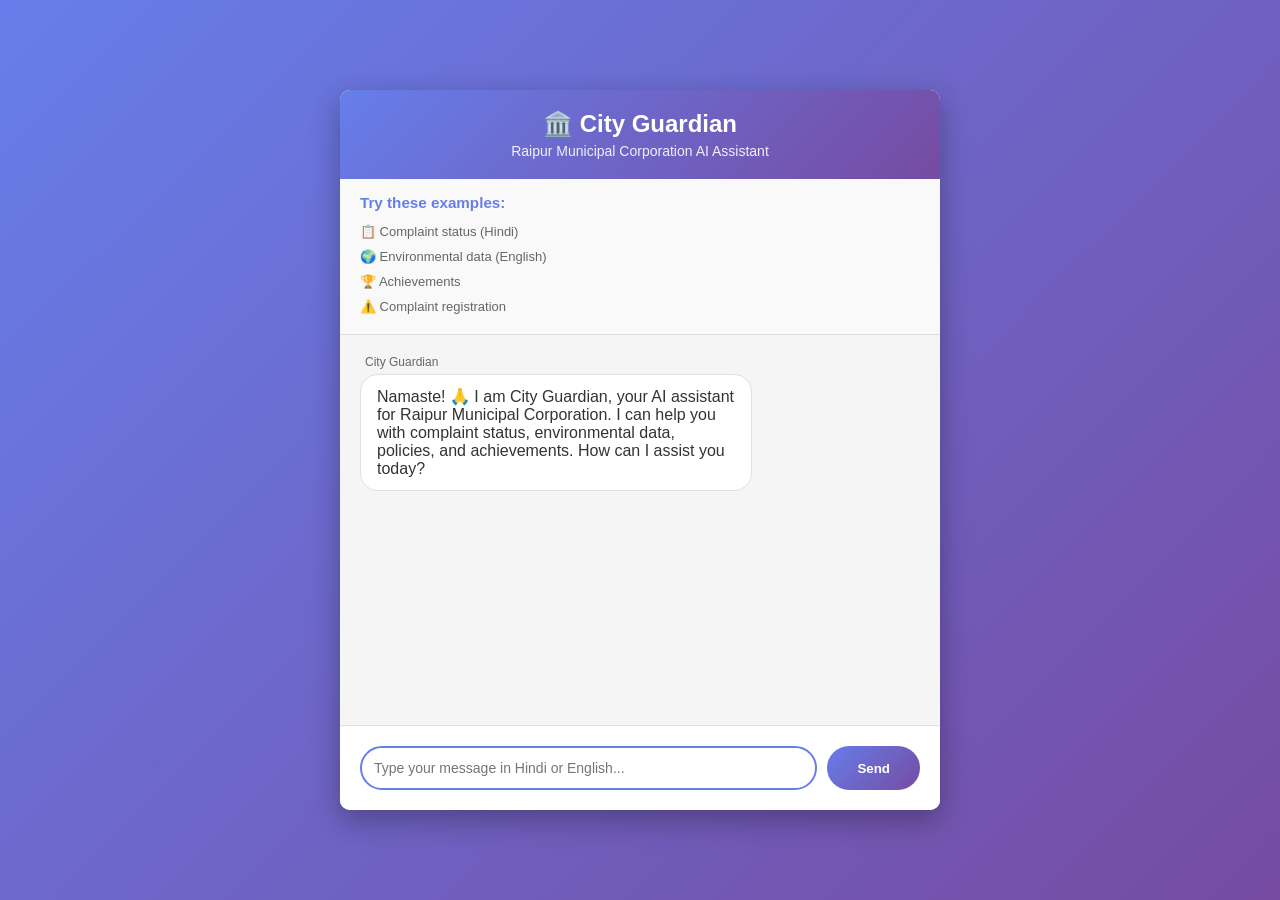
==== index.html @ c4cfd256 "Implement City Guardian AI Assistant for Raipur Municipal Corporation Co-authored-by: ashishbalodia1" ====
<!DOCTYPE html>
<html lang="en">
<head>
    <meta charset="UTF-8">
    <meta name="viewport" content="width=device-width, initial-scale=1.0">
    <title>City Guardian AI Assistant</title>
    <style>
        * {
            margin: 0;
            padding: 0;
            box-sizing: border-box;
        }

        body {
            font-family: 'Segoe UI', Tahoma, Geneva, Verdana, sans-serif;
            background: linear-gradient(135deg, #667eea 0%, #764ba2 100%);
            height: 100vh;
            display: flex;
            justify-content: center;
            align-items: center;
        }

        .chat-container {
            width: 90%;
            max-width: 600px;
            height: 80vh;
            background: white;
            border-radius: 10px;
            box-shadow: 0 10px 30px rgba(0, 0, 0, 0.3);
            display: flex;
            flex-direction: column;
            overflow: hidden;
        }

        .chat-header {
            background: linear-gradient(135deg, #667eea 0%, #764ba2 100%);
            color: white;
            padding: 20px;
            text-align: center;
        }

        .chat-header h1 {
            font-size: 24px;
            margin-bottom: 5px;
        }

        .chat-header p {
            font-size: 14px;
            opacity: 0.9;
        }

        .chat-messages {
            flex: 1;
            padding: 20px;
            overflow-y: auto;
            background: #f5f5f5;
        }

        .message {
            margin-bottom: 15px;
            display: flex;
            flex-direction: column;
        }

        .message.user {
            align-items: flex-end;
        }

        .message.bot {
            align-items: flex-start;
        }

        .message-bubble {
            max-width: 70%;
            padding: 12px 16px;
            border-radius: 18px;
            word-wrap: break-word;
        }

        .message.user .message-bubble {
            background: #667eea;
            color: white;
        }

        .message.bot .message-bubble {
            background: white;
            color: #333;
            border: 1px solid #e0e0e0;
        }

        .message-label {
            font-size: 12px;
            color: #666;
            margin-bottom: 5px;
            padding: 0 5px;
        }

        .chat-input {
            display: flex;
            padding: 20px;
            background: white;
            border-top: 1px solid #e0e0e0;
        }

        #messageInput {
            flex: 1;
            padding: 12px;
            border: 2px solid #e0e0e0;
            border-radius: 25px;
            outline: none;
            font-size: 14px;
        }

        #messageInput:focus {
            border-color: #667eea;
        }

        #sendButton {
            margin-left: 10px;
            padding: 12px 30px;
            background: linear-gradient(135deg, #667eea 0%, #764ba2 100%);
            color: white;
            border: none;
            border-radius: 25px;
            cursor: pointer;
            font-weight: bold;
            transition: transform 0.2s;
        }

        #sendButton:hover {
            transform: scale(1.05);
        }

        #sendButton:active {
            transform: scale(0.95);
        }

        .examples {
            padding: 15px 20px;
            background: #f9f9f9;
            border-bottom: 1px solid #e0e0e0;
            font-size: 13px;
        }

        .examples h3 {
            margin-bottom: 8px;
            color: #667eea;
        }

        .examples ul {
            list-style: none;
            padding-left: 0;
        }

        .examples li {
            padding: 5px 0;
            cursor: pointer;
            color: #666;
        }

        .examples li:hover {
            color: #667eea;
        }

        .typing-indicator {
            display: none;
            padding: 12px 16px;
            background: white;
            border-radius: 18px;
            width: 60px;
            border: 1px solid #e0e0e0;
        }

        .typing-indicator span {
            height: 8px;
            width: 8px;
            background: #667eea;
            border-radius: 50%;
            display: inline-block;
            margin-right: 3px;
            animation: typing 1.4s infinite;
        }

        .typing-indicator span:nth-child(2) {
            animation-delay: 0.2s;
        }

        .typing-indicator span:nth-child(3) {
            animation-delay: 0.4s;
        }

        @keyframes typing {
            0%, 60%, 100% {
                transform: translateY(0);
            }
            30% {
                transform: translateY(-10px);
            }
        }
    </style>
</head>
<body>
    <div class="chat-container">
        <div class="chat-header">
            <h1>🏛️ City Guardian</h1>
            <p>Raipur Municipal Corporation AI Assistant</p>
        </div>
        
        <div class="examples">
            <h3>Try these examples:</h3>
            <ul>
                <li onclick="sendExample('Meri complaint ID CG-2025-00045 ki status batao')">📋 Complaint status (Hindi)</li>
                <li onclick="sendExample('What is the AQI in Zone 3?')">🌍 Environmental data (English)</li>
                <li onclick="sendExample('Show me top performing zones')">🏆 Achievements</li>
                <li onclick="sendExample('I want to register a new complaint')">⚠️ Complaint registration</li>
            </ul>
        </div>

        <div class="chat-messages" id="chatMessages">
            <div class="message bot">
                <div class="message-label">City Guardian</div>
                <div class="message-bubble">
                    Namaste! 🙏 I am City Guardian, your AI assistant for Raipur Municipal Corporation. I can help you with complaint status, environmental data, policies, and achievements. How can I assist you today?
                </div>
            </div>
        </div>

        <div class="chat-input">
            <input type="text" id="messageInput" placeholder="Type your message in Hindi or English..." onkeypress="handleKeyPress(event)">
            <button id="sendButton" onclick="sendMessage()">Send</button>
        </div>
    </div>

    <script>
        const chatMessages = document.getElementById('chatMessages');
        const messageInput = document.getElementById('messageInput');
        const API_URL = 'http://localhost:5000/chat';  // Change this to your server URL

        function addMessage(text, sender) {
            const messageDiv = document.createElement('div');
            messageDiv.className = `message ${sender}`;
            
            const label = document.createElement('div');
            label.className = 'message-label';
            label.textContent = sender === 'user' ? 'You' : 'City Guardian';
            
            const bubble = document.createElement('div');
            bubble.className = 'message-bubble';
            bubble.textContent = text;
            
            messageDiv.appendChild(label);
            messageDiv.appendChild(bubble);
            chatMessages.appendChild(messageDiv);
            
            chatMessages.scrollTop = chatMessages.scrollHeight;
        }

        function showTypingIndicator() {
            const indicator = document.createElement('div');
            indicator.className = 'message bot';
            indicator.id = 'typingIndicator';
            
            const typingDiv = document.createElement('div');
            typingDiv.className = 'typing-indicator';
            typingDiv.style.display = 'flex';
            typingDiv.innerHTML = '<span></span><span></span><span></span>';
            
            indicator.appendChild(typingDiv);
            chatMessages.appendChild(indicator);
            chatMessages.scrollTop = chatMessages.scrollHeight;
        }

        function hideTypingIndicator() {
            const indicator = document.getElementById('typingIndicator');
            if (indicator) {
                indicator.remove();
            }
        }

        async function sendMessage() {
            const message = messageInput.value.trim();
            if (!message) return;

            addMessage(message, 'user');
            messageInput.value = '';
            
            showTypingIndicator();

            try {
                const response = await fetch(API_URL, {
                    method: 'POST',
                    headers: {
                        'Content-Type': 'application/json',
                    },
                    body: JSON.stringify({ message: message })
                });

                const data = await response.json();
                hideTypingIndicator();
                
                if (data.response) {
                    addMessage(data.response, 'bot');
                } else {
                    addMessage('Sorry, I encountered an error. Please try again.', 'bot');
                }
            } catch (error) {
                hideTypingIndicator();
                addMessage('Sorry, I could not connect to the server. Please make sure the server is running.', 'bot');
                console.error('Error:', error);
            }
        }

        function sendExample(text) {
            messageInput.value = text;
            sendMessage();
        }

        function handleKeyPress(event) {
            if (event.key === 'Enter') {
                sendMessage();
            }
        }

        // Focus input on load
        window.onload = function() {
            messageInput.focus();
        };
    </script>
</body>
</html>
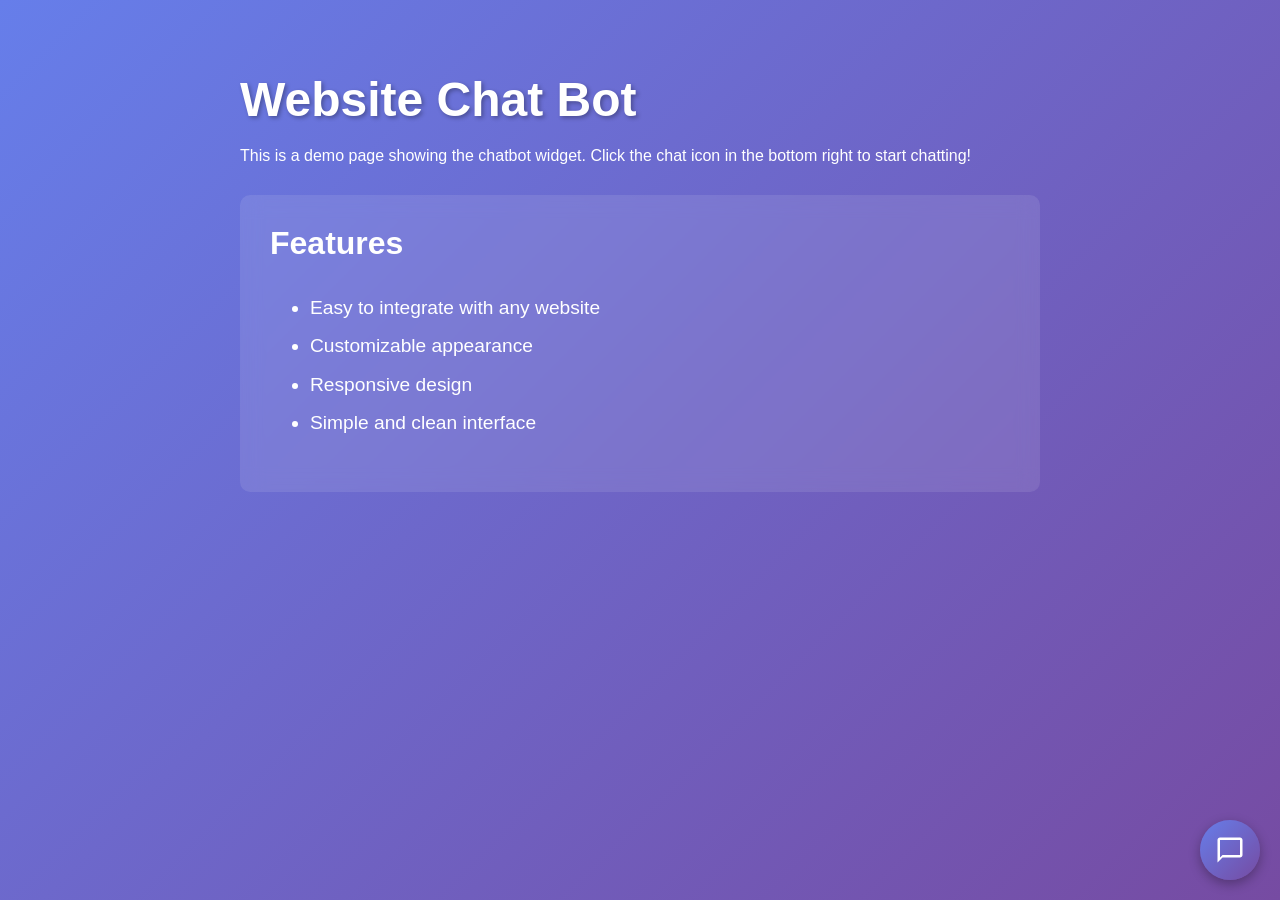
==== commit 9431c360: "Add complete chatbot implementation with HTML, CSS, and JavaScript Co-authored-by: ashishbalodia1 <1" ====
--- a/index.html
+++ b/index.html
@@ -3,328 +3,26 @@
 <head>
     <meta charset="UTF-8">
     <meta name="viewport" content="width=device-width, initial-scale=1.0">
-    <title>City Guardian AI Assistant</title>
-    <style>
-        * {
-            margin: 0;
-            padding: 0;
-            box-sizing: border-box;
-        }
-
-        body {
-            font-family: 'Segoe UI', Tahoma, Geneva, Verdana, sans-serif;
-            background: linear-gradient(135deg, #667eea 0%, #764ba2 100%);
-            height: 100vh;
-            display: flex;
-            justify-content: center;
-            align-items: center;
-        }
-
-        .chat-container {
-            width: 90%;
-            max-width: 600px;
-            height: 80vh;
-            background: white;
-            border-radius: 10px;
-            box-shadow: 0 10px 30px rgba(0, 0, 0, 0.3);
-            display: flex;
-            flex-direction: column;
-            overflow: hidden;
-        }
-
-        .chat-header {
-            background: linear-gradient(135deg, #667eea 0%, #764ba2 100%);
-            color: white;
-            padding: 20px;
-            text-align: center;
-        }
-
-        .chat-header h1 {
-            font-size: 24px;
-            margin-bottom: 5px;
-        }
-
-        .chat-header p {
-            font-size: 14px;
-            opacity: 0.9;
-        }
-
-        .chat-messages {
-            flex: 1;
-            padding: 20px;
-            overflow-y: auto;
-            background: #f5f5f5;
-        }
-
-        .message {
-            margin-bottom: 15px;
-            display: flex;
-            flex-direction: column;
-        }
-
-        .message.user {
-            align-items: flex-end;
-        }
-
-        .message.bot {
-            align-items: flex-start;
-        }
-
-        .message-bubble {
-            max-width: 70%;
-            padding: 12px 16px;
-            border-radius: 18px;
-            word-wrap: break-word;
-        }
-
-        .message.user .message-bubble {
-            background: #667eea;
-            color: white;
-        }
-
-        .message.bot .message-bubble {
-            background: white;
-            color: #333;
-            border: 1px solid #e0e0e0;
-        }
-
-        .message-label {
-            font-size: 12px;
-            color: #666;
-            margin-bottom: 5px;
-            padding: 0 5px;
-        }
-
-        .chat-input {
-            display: flex;
-            padding: 20px;
-            background: white;
-            border-top: 1px solid #e0e0e0;
-        }
-
-        #messageInput {
-            flex: 1;
-            padding: 12px;
-            border: 2px solid #e0e0e0;
-            border-radius: 25px;
-            outline: none;
-            font-size: 14px;
-        }
-
-        #messageInput:focus {
-            border-color: #667eea;
-        }
-
-        #sendButton {
-            margin-left: 10px;
-            padding: 12px 30px;
-            background: linear-gradient(135deg, #667eea 0%, #764ba2 100%);
-            color: white;
-            border: none;
-            border-radius: 25px;
-            cursor: pointer;
-            font-weight: bold;
-            transition: transform 0.2s;
-        }
-
-        #sendButton:hover {
-            transform: scale(1.05);
-        }
-
-        #sendButton:active {
-            transform: scale(0.95);
-        }
-
-        .examples {
-            padding: 15px 20px;
-            background: #f9f9f9;
-            border-bottom: 1px solid #e0e0e0;
-            font-size: 13px;
-        }
-
-        .examples h3 {
-            margin-bottom: 8px;
-            color: #667eea;
-        }
-
-        .examples ul {
-            list-style: none;
-            padding-left: 0;
-        }
-
-        .examples li {
-            padding: 5px 0;
-            cursor: pointer;
-            color: #666;
-        }
-
-        .examples li:hover {
-            color: #667eea;
-        }
-
-        .typing-indicator {
-            display: none;
-            padding: 12px 16px;
-            background: white;
-            border-radius: 18px;
-            width: 60px;
-            border: 1px solid #e0e0e0;
-        }
-
-        .typing-indicator span {
-            height: 8px;
-            width: 8px;
-            background: #667eea;
-            border-radius: 50%;
-            display: inline-block;
-            margin-right: 3px;
-            animation: typing 1.4s infinite;
-        }
-
-        .typing-indicator span:nth-child(2) {
-            animation-delay: 0.2s;
-        }
-
-        .typing-indicator span:nth-child(3) {
-            animation-delay: 0.4s;
-        }
-
-        @keyframes typing {
-            0%, 60%, 100% {
-                transform: translateY(0);
-            }
-            30% {
-                transform: translateY(-10px);
-            }
-        }
-    </style>
+    <title>Chat Bot Demo</title>
+    <link rel="stylesheet" href="chatbot.css">
 </head>
 <body>
-    <div class="chat-container">
-        <div class="chat-header">
-            <h1>🏛️ City Guardian</h1>
-            <p>Raipur Municipal Corporation AI Assistant</p>
-        </div>
+    <div class="demo-content">
+        <h1>Website Chat Bot</h1>
+        <p>This is a demo page showing the chatbot widget. Click the chat icon in the bottom right to start chatting!</p>
         
-        <div class="examples">
-            <h3>Try these examples:</h3>
+        <section class="features">
+            <h2>Features</h2>
             <ul>
-                <li onclick="sendExample('Meri complaint ID CG-2025-00045 ki status batao')">📋 Complaint status (Hindi)</li>
-                <li onclick="sendExample('What is the AQI in Zone 3?')">🌍 Environmental data (English)</li>
-                <li onclick="sendExample('Show me top performing zones')">🏆 Achievements</li>
-                <li onclick="sendExample('I want to register a new complaint')">⚠️ Complaint registration</li>
+                <li>Easy to integrate with any website</li>
+                <li>Customizable appearance</li>
+                <li>Responsive design</li>
+                <li>Simple and clean interface</li>
             </ul>
-        </div>
-
-        <div class="chat-messages" id="chatMessages">
-            <div class="message bot">
-                <div class="message-label">City Guardian</div>
-                <div class="message-bubble">
-                    Namaste! 🙏 I am City Guardian, your AI assistant for Raipur Municipal Corporation. I can help you with complaint status, environmental data, policies, and achievements. How can I assist you today?
-                </div>
-            </div>
-        </div>
-
-        <div class="chat-input">
-            <input type="text" id="messageInput" placeholder="Type your message in Hindi or English..." onkeypress="handleKeyPress(event)">
-            <button id="sendButton" onclick="sendMessage()">Send</button>
-        </div>
+        </section>
     </div>
 
-    <script>
-        const chatMessages = document.getElementById('chatMessages');
-        const messageInput = document.getElementById('messageInput');
-        const API_URL = 'http://localhost:5000/chat';  // Change this to your server URL
-
-        function addMessage(text, sender) {
-            const messageDiv = document.createElement('div');
-            messageDiv.className = `message ${sender}`;
-            
-            const label = document.createElement('div');
-            label.className = 'message-label';
-            label.textContent = sender === 'user' ? 'You' : 'City Guardian';
-            
-            const bubble = document.createElement('div');
-            bubble.className = 'message-bubble';
-            bubble.textContent = text;
-            
-            messageDiv.appendChild(label);
-            messageDiv.appendChild(bubble);
-            chatMessages.appendChild(messageDiv);
-            
-            chatMessages.scrollTop = chatMessages.scrollHeight;
-        }
-
-        function showTypingIndicator() {
-            const indicator = document.createElement('div');
-            indicator.className = 'message bot';
-            indicator.id = 'typingIndicator';
-            
-            const typingDiv = document.createElement('div');
-            typingDiv.className = 'typing-indicator';
-            typingDiv.style.display = 'flex';
-            typingDiv.innerHTML = '<span></span><span></span><span></span>';
-            
-            indicator.appendChild(typingDiv);
-            chatMessages.appendChild(indicator);
-            chatMessages.scrollTop = chatMessages.scrollHeight;
-        }
-
-        function hideTypingIndicator() {
-            const indicator = document.getElementById('typingIndicator');
-            if (indicator) {
-                indicator.remove();
-            }
-        }
-
-        async function sendMessage() {
-            const message = messageInput.value.trim();
-            if (!message) return;
-
-            addMessage(message, 'user');
-            messageInput.value = '';
-            
-            showTypingIndicator();
-
-            try {
-                const response = await fetch(API_URL, {
-                    method: 'POST',
-                    headers: {
-                        'Content-Type': 'application/json',
-                    },
-                    body: JSON.stringify({ message: message })
-                });
-
-                const data = await response.json();
-                hideTypingIndicator();
-                
-                if (data.response) {
-                    addMessage(data.response, 'bot');
-                } else {
-                    addMessage('Sorry, I encountered an error. Please try again.', 'bot');
-                }
-            } catch (error) {
-                hideTypingIndicator();
-                addMessage('Sorry, I could not connect to the server. Please make sure the server is running.', 'bot');
-                console.error('Error:', error);
-            }
-        }
-
-        function sendExample(text) {
-            messageInput.value = text;
-            sendMessage();
-        }
-
-        function handleKeyPress(event) {
-            if (event.key === 'Enter') {
-                sendMessage();
-            }
-        }
-
-        // Focus input on load
-        window.onload = function() {
-            messageInput.focus();
-        };
-    </script>
+    <!-- Include the chatbot -->
+    <script src="chatbot.js"></script>
 </body>
 </html>
--- a/chatbot.css
+++ b/chatbot.css
@@ -0,0 +1,239 @@
+/* Demo page styles */
+body {
+    font-family: 'Segoe UI', Tahoma, Geneva, Verdana, sans-serif;
+    margin: 0;
+    padding: 0;
+    background: linear-gradient(135deg, #667eea 0%, #764ba2 100%);
+    min-height: 100vh;
+}
+
+.demo-content {
+    max-width: 800px;
+    margin: 0 auto;
+    padding: 40px 20px;
+    color: white;
+}
+
+.demo-content h1 {
+    font-size: 3em;
+    margin-bottom: 20px;
+    text-shadow: 2px 2px 4px rgba(0,0,0,0.3);
+}
+
+.features {
+    background: rgba(255, 255, 255, 0.1);
+    padding: 30px;
+    border-radius: 10px;
+    margin-top: 30px;
+    backdrop-filter: blur(10px);
+}
+
+.features h2 {
+    font-size: 2em;
+    margin-top: 0;
+}
+
+.features ul {
+    font-size: 1.2em;
+    line-height: 2;
+}
+
+/* Chatbot Widget Styles */
+#chatbot-toggle {
+    position: fixed;
+    bottom: 20px;
+    right: 20px;
+    width: 60px;
+    height: 60px;
+    border-radius: 50%;
+    background: linear-gradient(135deg, #667eea 0%, #764ba2 100%);
+    border: none;
+    cursor: pointer;
+    box-shadow: 0 4px 12px rgba(0, 0, 0, 0.3);
+    display: flex;
+    align-items: center;
+    justify-content: center;
+    z-index: 1000;
+    transition: transform 0.3s ease, box-shadow 0.3s ease;
+}
+
+#chatbot-toggle:hover {
+    transform: scale(1.1);
+    box-shadow: 0 6px 16px rgba(0, 0, 0, 0.4);
+}
+
+#chatbot-toggle svg {
+    width: 30px;
+    height: 30px;
+    fill: white;
+}
+
+#chatbot-container {
+    position: fixed;
+    bottom: 90px;
+    right: 20px;
+    width: 350px;
+    height: 500px;
+    background: white;
+    border-radius: 10px;
+    box-shadow: 0 8px 24px rgba(0, 0, 0, 0.3);
+    display: none;
+    flex-direction: column;
+    z-index: 999;
+    overflow: hidden;
+}
+
+#chatbot-container.active {
+    display: flex;
+}
+
+.chatbot-header {
+    background: linear-gradient(135deg, #667eea 0%, #764ba2 100%);
+    color: white;
+    padding: 20px;
+    display: flex;
+    justify-content: space-between;
+    align-items: center;
+}
+
+.chatbot-header h3 {
+    margin: 0;
+    font-size: 1.2em;
+}
+
+.chatbot-close {
+    background: none;
+    border: none;
+    color: white;
+    font-size: 24px;
+    cursor: pointer;
+    padding: 0;
+    width: 30px;
+    height: 30px;
+    display: flex;
+    align-items: center;
+    justify-content: center;
+}
+
+.chatbot-close:hover {
+    opacity: 0.8;
+}
+
+#chatbot-messages {
+    flex: 1;
+    overflow-y: auto;
+    padding: 20px;
+    background: #f5f5f5;
+}
+
+.message {
+    margin-bottom: 15px;
+    display: flex;
+    align-items: flex-start;
+}
+
+.message.bot {
+    justify-content: flex-start;
+}
+
+.message.user {
+    justify-content: flex-end;
+}
+
+.message-content {
+    max-width: 70%;
+    padding: 12px 16px;
+    border-radius: 18px;
+    font-size: 14px;
+    line-height: 1.4;
+}
+
+.message.bot .message-content {
+    background: white;
+    color: #333;
+    border-bottom-left-radius: 4px;
+}
+
+.message.user .message-content {
+    background: linear-gradient(135deg, #667eea 0%, #764ba2 100%);
+    color: white;
+    border-bottom-right-radius: 4px;
+}
+
+.chatbot-input-area {
+    padding: 15px;
+    background: white;
+    border-top: 1px solid #e0e0e0;
+    display: flex;
+    gap: 10px;
+}
+
+#chatbot-input {
+    flex: 1;
+    padding: 12px 16px;
+    border: 1px solid #e0e0e0;
+    border-radius: 25px;
+    font-size: 14px;
+    outline: none;
+    font-family: inherit;
+}
+
+#chatbot-input:focus {
+    border-color: #667eea;
+}
+
+#chatbot-send {
+    background: linear-gradient(135deg, #667eea 0%, #764ba2 100%);
+    color: white;
+    border: none;
+    border-radius: 50%;
+    width: 45px;
+    height: 45px;
+    cursor: pointer;
+    display: flex;
+    align-items: center;
+    justify-content: center;
+    transition: transform 0.2s ease;
+}
+
+#chatbot-send:hover {
+    transform: scale(1.05);
+}
+
+#chatbot-send:active {
+    transform: scale(0.95);
+}
+
+#chatbot-send svg {
+    width: 20px;
+    height: 20px;
+    fill: white;
+}
+
+/* Scrollbar styles */
+#chatbot-messages::-webkit-scrollbar {
+    width: 6px;
+}
+
+#chatbot-messages::-webkit-scrollbar-track {
+    background: #f1f1f1;
+}
+
+#chatbot-messages::-webkit-scrollbar-thumb {
+    background: #888;
+    border-radius: 3px;
+}
+
+#chatbot-messages::-webkit-scrollbar-thumb:hover {
+    background: #555;
+}
+
+/* Responsive */
+@media (max-width: 480px) {
+    #chatbot-container {
+        width: calc(100vw - 40px);
+        height: calc(100vh - 140px);
+        bottom: 90px;
+        right: 20px;
+    }
+}
